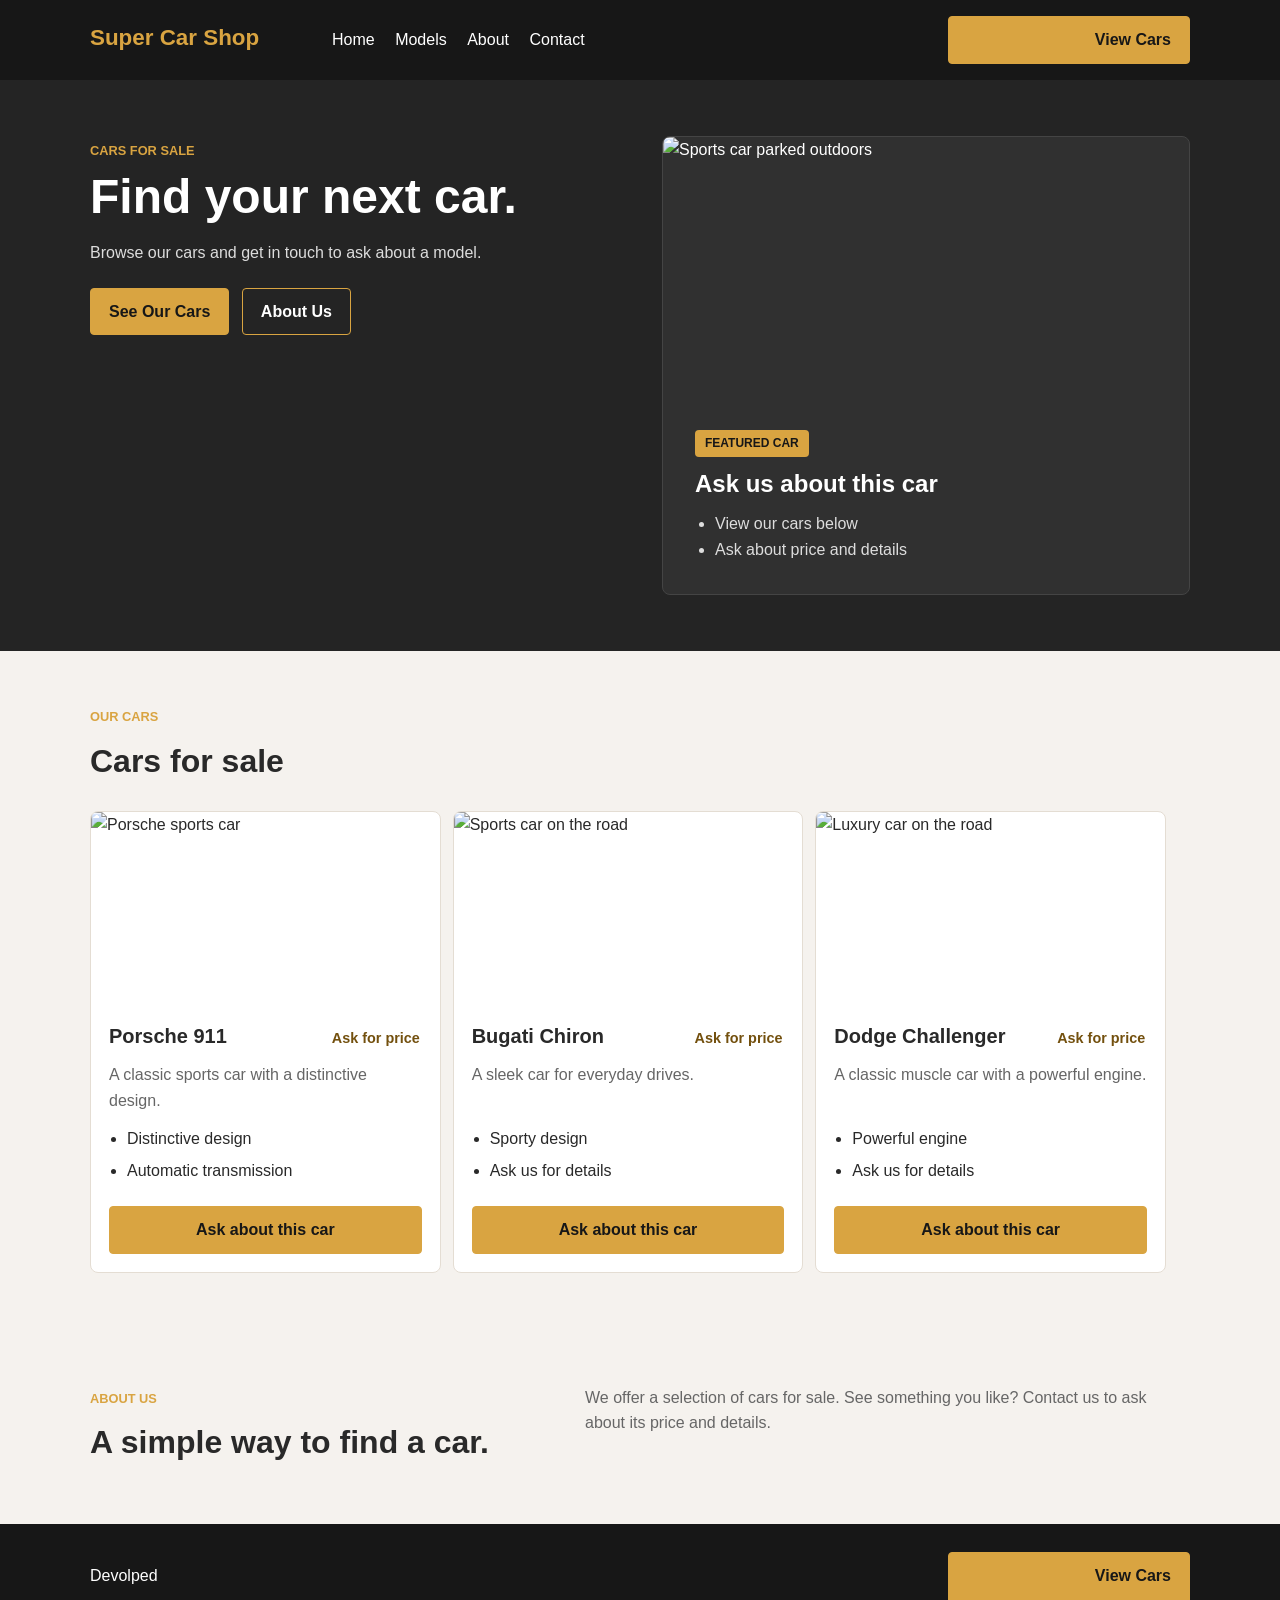
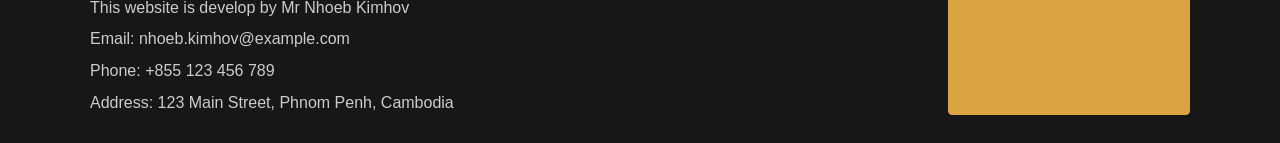
==== index.html @ 73c2adf1 "Move index.html to root and update stylesheet path" ====
<!doctype html>
<html lang="en">
  <head>
    <meta charset="UTF-8" />
    <meta name="viewport" content="width=device-width, initial-scale=1.0" />
    <title>Super car shop</title>
    <link rel="stylesheet" href="./css/style.css" />
  </head>
  <body>
    <header class="site-header">
      <div class="container nav-bar">
        <div class="brand">Super Car Shop</div>
        <nav class="main-nav" aria-label="Main navigation">
          <a href="#">Home</a>
          <a href="#models">Models</a>
          <a href="#about">About</a>
          <a href="#contact">Contact</a>
        </nav>
        <a class="button button-primary" href="#models">View Cars</a>
      </div>
    </header>

    <main>
      <section class="hero">
        <div class="container hero-grid">
          <div class="hero-copy">
            <p class="eyebrow">Cars for sale</p>
            <h1>Find your next car.</h1>
            <p class="intro">
              Browse our cars and get in touch to ask about a model.
            </p>
            <div class="hero-actions">
              <a class="button button-primary" href="#models">See Our Cars</a>
              <a class="button button-secondary" href="#about">About Us</a>
            </div>
          </div>

          <div class="hero-card" aria-label="Featured sports car">
            <img
              src="https://images.unsplash.com/photo-1553440569-bcc63803a83d?auto=format&fit=crop&w=900&q=80"
              alt="Sports car parked outdoors"
            />
            <div class="mini-panel">
              <span class="pill">Featured car</span>
              <h2>Ask us about this car</h2>
              <ul>
                <li>View our cars below</li>
                <li>Ask about price and details</li>
              </ul>
            </div>
          </div>
        </div>
      </section>

      <section id="models" class="features inventory">
        <div class="container">
          <div class="section-heading">
            <p class="eyebrow">Our cars</p>
            <h2>Cars for sale</h2>
          </div>

          <div class="product-grid">
            <article class="product-card">
              <img
                src="https://images.unsplash.com/photo-1503376780353-7e6692767b70?auto=format&fit=crop&w=900&q=80"
                alt="Porsche sports car"
              />
              <div class="card-body">
                <div class="card-header">
                  <h3>Porsche 911</h3>
                  <span>Ask for price</span>
                </div>
                <p>A classic sports car with a distinctive design.</p>
                <ul>
                  <li>Distinctive design</li>
                  <li>Automatic transmission</li>
                </ul>
                <a class="button button-primary" href="#contact"
                  >Ask about this car</a
                >
              </div>
            </article>

            <article class="product-card">
              <img
                src="https://images.unsplash.com/photo-1544636331-e26879cd4d9b?auto=format&fit=crop&w=900&q=80"
                alt="Sports car on the road"
              />
              <div class="card-body">
                <div class="card-header">
                  <h3>Bugati Chiron</h3>
                  <span>Ask for price</span>
                </div>
                <p>A sleek car for everyday drives.</p>
                <ul>
                  <li>Sporty design</li>
                  <li>Ask us for details</li>
                </ul>
                <a class="button button-primary" href="#contact"
                  >Ask about this car</a
                >
              </div>
            </article>

            <article class="product-card">
              <img
                src="https://images.unsplash.com/photo-1494905998402-395d579af36f?auto=format&fit=crop&w=900&q=80"
                alt="Luxury car on the road"
              />
              <div class="card-body">
                <div class="card-header">
                  <h3>Dodge Challenger</h3>
                  <span>Ask for price</span>
                </div>
                <p>A classic muscle car with a powerful engine.</p>
                <ul>
                  <li>Powerful engine</li>
                  <li>Ask us for details</li>
                </ul>
                <a class="button button-primary" href="#contact"
                  >Ask about this car</a
                >
              </div>
            </article>
          </div>
        </div>
      </section>

      <section id="about" class="about">
        <div class="container about-grid">
          <div>
            <p class="eyebrow">About us</p>
            <h2>A simple way to find a car.</h2>
          </div>
          <p>
            We offer a selection of cars for sale. See something you like?
            Contact us to ask about its price and details.
          </p>
        </div>
      </section>
    </main>

    <footer id="contact" class="site-footer">
      <div class="container footer-box">
        <div>
          <div class="brand">Devolped</div>
          <p>This website is develop by Mr Nhoeb Kimhov</p>
          <p>Email: nhoeb.kimhov@example.com</p>
          <p>Phone: +855 123 456 789</p>
          <p>Address: 123 Main Street, Phnom Penh, Cambodia</p>
        </div>
        <a class="button button-primary" href="#models">View Cars</a>
      </div>
    </footer>
  </body>
</html>
---- css/style.css ----
:root {
  --background: #f5f2ee;
  --surface: #fff;
  --dark: #171717;
  --primary: #d9a441;
  --text: #292929;
  --muted: #666;
  --border: #e4ddd3;
}

* {
  box-sizing: border-box;
}

body {
  margin: 0;
  background: var(--background);
  color: var(--text);
  font-family: Arial, sans-serif;
  line-height: 1.6;
}

img {
  display: block;
  width: 100%;
}

a {
  color: inherit;
  text-decoration: none;
}

.container {
  width: 92%;
  max-width: 1100px;
  margin: 0 auto;
}

.site-header,
.site-footer {
  background: var(--dark);
  color: #fff;
}

.nav-bar,
.hero-grid,
.about-grid,
.footer-box {
  display: table;
  width: 100%;
}

.nav-bar {
  padding: 16px 0;
}

.nav-bar > .brand,
.main-nav,
.nav-bar > .button,
.hero-copy,
.hero-card,
.about-grid > div,
.about-grid > p,
.footer-box > div,
.footer-box > a {
  display: table-cell;
}

.nav-bar > .brand {
  width: 22%;
  color: var(--primary);
  font-size: 1.4rem;
  font-weight: bold;
}

.main-nav {
  width: 56%;
}

.main-nav a {
  display: inline-block;
  margin-right: 16px;
}

.main-nav a:hover,
.main-nav a:focus-visible {
  color: var(--primary);
}

.nav-bar > .button {
  width: 22%;
  text-align: right;
}

.button {
  display: inline-block;
  padding: 10px 18px;
  border: 1px solid var(--primary);
  border-radius: 4px;
  font-weight: bold;
}

.button-primary {
  background: var(--primary);
  color: var(--dark);
}

.button-secondary {
  color: #fff;
}

.hero {
  padding: 56px 0;
  background: #242424;
  color: #fff;
}

.hero-copy {
  width: 52%;
  padding-right: 32px;
}

.hero-card {
  width: 48%;
  overflow: hidden;
  border: 1px solid #444;
  border-radius: 8px;
  background: #303030;
}

.eyebrow {
  margin: 0 0 8px;
  color: var(--primary);
  font-size: 0.8rem;
  font-weight: bold;
  text-transform: uppercase;
}

.hero-copy h1 {
  margin: 0 0 16px;
  font-size: 3rem;
  line-height: 1.15;
}

.intro {
  margin: 0 0 22px;
  color: #ddd;
}

.hero-actions .button {
  margin: 0 8px 8px 0;
}

.hero-card img {
  height: 260px;
  object-fit: cover;
}

.mini-panel {
  margin: 16px;
  padding: 16px;
}

.pill {
  display: inline-block;
  padding: 4px 10px;
  border-radius: 4px;
  background: var(--primary);
  color: var(--dark);
  font-size: 0.75rem;
  font-weight: bold;
  text-transform: uppercase;
}

.mini-panel h2 {
  margin: 8px 0;
}

.mini-panel ul {
  margin: 0;
  padding-left: 20px;
  color: #ddd;
}

.features,
.about {
  padding: 56px 0;
}

.section-heading {
  margin-bottom: 24px;
}

.section-heading h2,
.about h2 {
  margin: 0;
  font-size: 2rem;
}

.product-grid {
  display: table;
  width: 100%;
  border-spacing: 12px 0;
  margin: 0 -12px;
}

.product-card {
  display: table-cell;
  width: 33.333%;
  overflow: hidden;
  border: 1px solid var(--border);
  border-radius: 8px;
  background: var(--surface);
}

.product-card img {
  height: 190px;
  object-fit: cover;
}

.card-body {
  padding: 18px;
}

.card-header {
  display: block;
  margin-bottom: 10px;
}

.card-header h3 {
  display: inline-block;
  width: 60%;
  margin: 0;
  font-size: 1.25rem;
}

.card-header span {
  display: inline-block;
  width: 38%;
  color: #73500e;
  font-size: 0.9rem;
  font-weight: bold;
  text-align: right;
}

.product-card p {
  min-height: 52px;
  margin: 0 0 12px;
  color: var(--muted);
}

.product-card ul {
  min-height: 64px;
  margin: 0 0 16px;
  padding-left: 18px;
}

.product-card li {
  margin-bottom: 6px;
}

.product-card .button {
  display: block;
  text-align: center;
}

.about-grid > div {
  width: 45%;
  padding-right: 24px;
}

.about-grid > p {
  width: 55%;
  margin: 0;
  color: var(--muted);
}

.site-footer {
  padding: 28px 0;
}

.footer-box > div {
  width: 78%;
}

.footer-box > a {
  width: 22%;
  text-align: right;
}

.footer-box p {
  margin: 6px 0 0;
  color: #ccc;
}
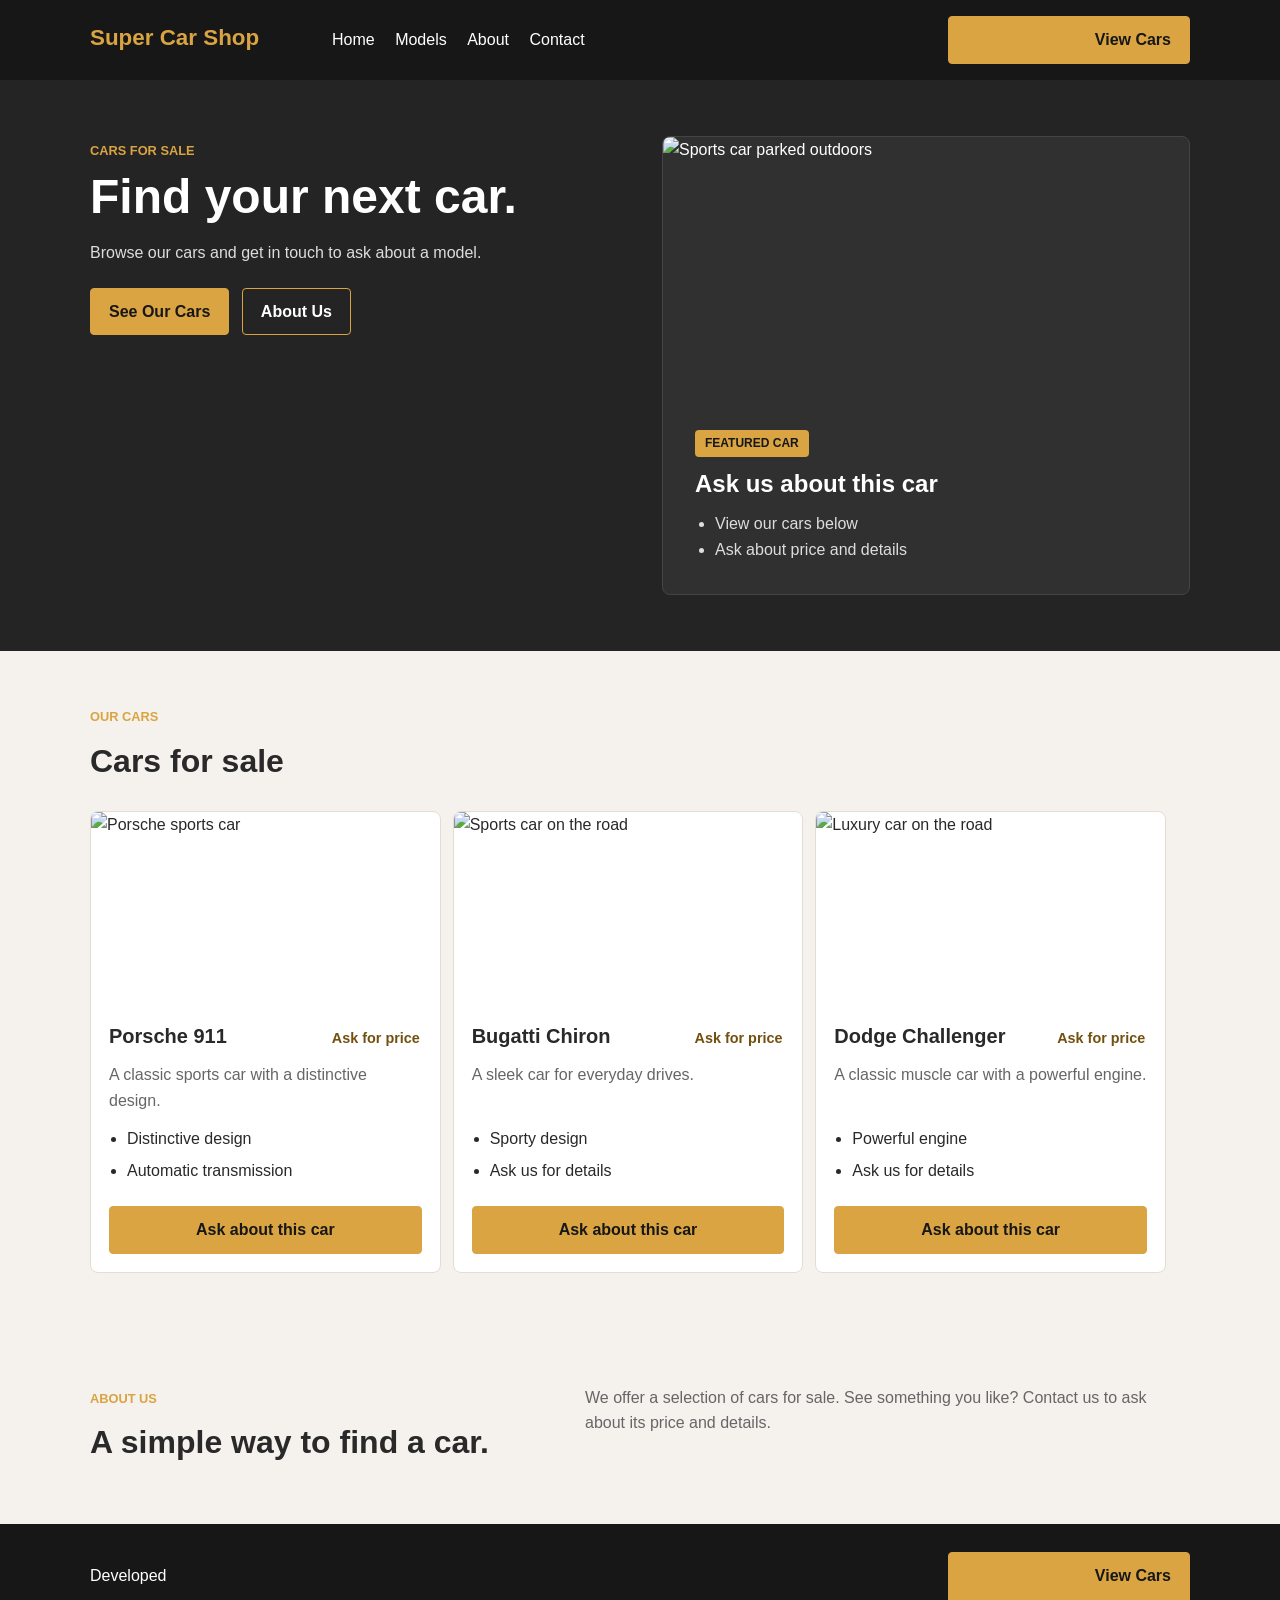
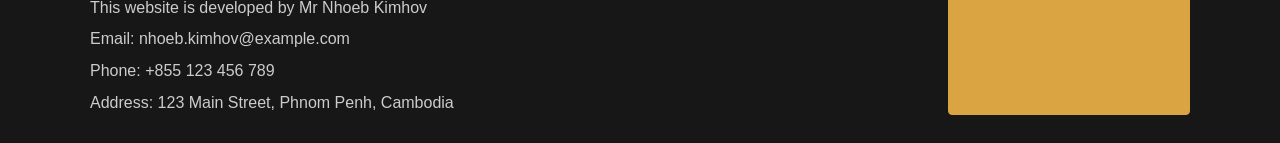
==== commit 91696e04: "Improve styling, fix typos, and add responsive layout" ====
--- a/index.html
+++ b/index.html
@@ -88,7 +88,7 @@
               />
               <div class="card-body">
                 <div class="card-header">
-                  <h3>Bugati Chiron</h3>
+                  <h3>Bugatti Chiron</h3>
                   <span>Ask for price</span>
                 </div>
                 <p>A sleek car for everyday drives.</p>
@@ -143,8 +143,8 @@
     <footer id="contact" class="site-footer">
       <div class="container footer-box">
         <div>
-          <div class="brand">Devolped</div>
-          <p>This website is develop by Mr Nhoeb Kimhov</p>
+          <div class="brand">Developed</div>
+          <p>This website is developed by Mr Nhoeb Kimhov</p>
           <p>Email: nhoeb.kimhov@example.com</p>
           <p>Phone: +855 123 456 789</p>
           <p>Address: 123 Main Street, Phnom Penh, Cambodia</p>
--- a/css/style.css
+++ b/css/style.css
@@ -10,6 +10,10 @@
 
 * {
   box-sizing: border-box;
+}
+
+html {
+  scroll-behavior: smooth;
 }
 
 body {
@@ -98,6 +102,8 @@
   border: 1px solid var(--primary);
   border-radius: 4px;
   font-weight: bold;
+  transition: all 0.2s ease-in-out;
+  cursor: pointer;
 }
 
 .button-primary {
@@ -105,8 +111,21 @@
   color: var(--dark);
 }
 
+.button-primary:hover,
+.button-primary:focus-visible {
+  background: #bf8d32;
+  border-color: #bf8d32;
+  color: #fff;
+}
+
 .button-secondary {
   color: #fff;
+}
+
+.button-secondary:hover,
+.button-secondary:focus-visible {
+  background: var(--primary);
+  color: var(--dark);
 }
 
 .hero {
@@ -211,6 +230,12 @@
   border: 1px solid var(--border);
   border-radius: 8px;
   background: var(--surface);
+  transition: transform 0.2s ease, box-shadow 0.2s ease;
+}
+
+.product-card:hover {
+  transform: translateY(-4px);
+  box-shadow: 0 10px 20px rgba(0, 0, 0, 0.08);
 }
 
 .product-card img {
@@ -291,4 +316,51 @@
 .footer-box p {
   margin: 6px 0 0;
   color: #ccc;
+}
+
+@media (max-width: 768px) {
+  .nav-bar,
+  .hero-grid,
+  .about-grid,
+  .footer-box,
+  .product-grid {
+    display: block;
+    width: 100%;
+  }
+
+  .nav-bar > .brand,
+  .main-nav,
+  .nav-bar > .button,
+  .hero-copy,
+  .hero-card,
+  .about-grid > div,
+  .about-grid > p,
+  .footer-box > div,
+  .footer-box > a,
+  .product-card {
+    display: block;
+    width: 100%;
+    margin-bottom: 20px;
+  }
+
+  .product-grid {
+    margin: 0;
+  }
+
+  .nav-bar > .button,
+  .footer-box > a {
+    text-align: left;
+  }
+
+  .hero-copy {
+    padding-right: 0;
+  }
+
+  .hero-copy h1 {
+    font-size: 2.2rem;
+  }
+
+  .about-grid > div {
+    padding-right: 0;
+  }
 }
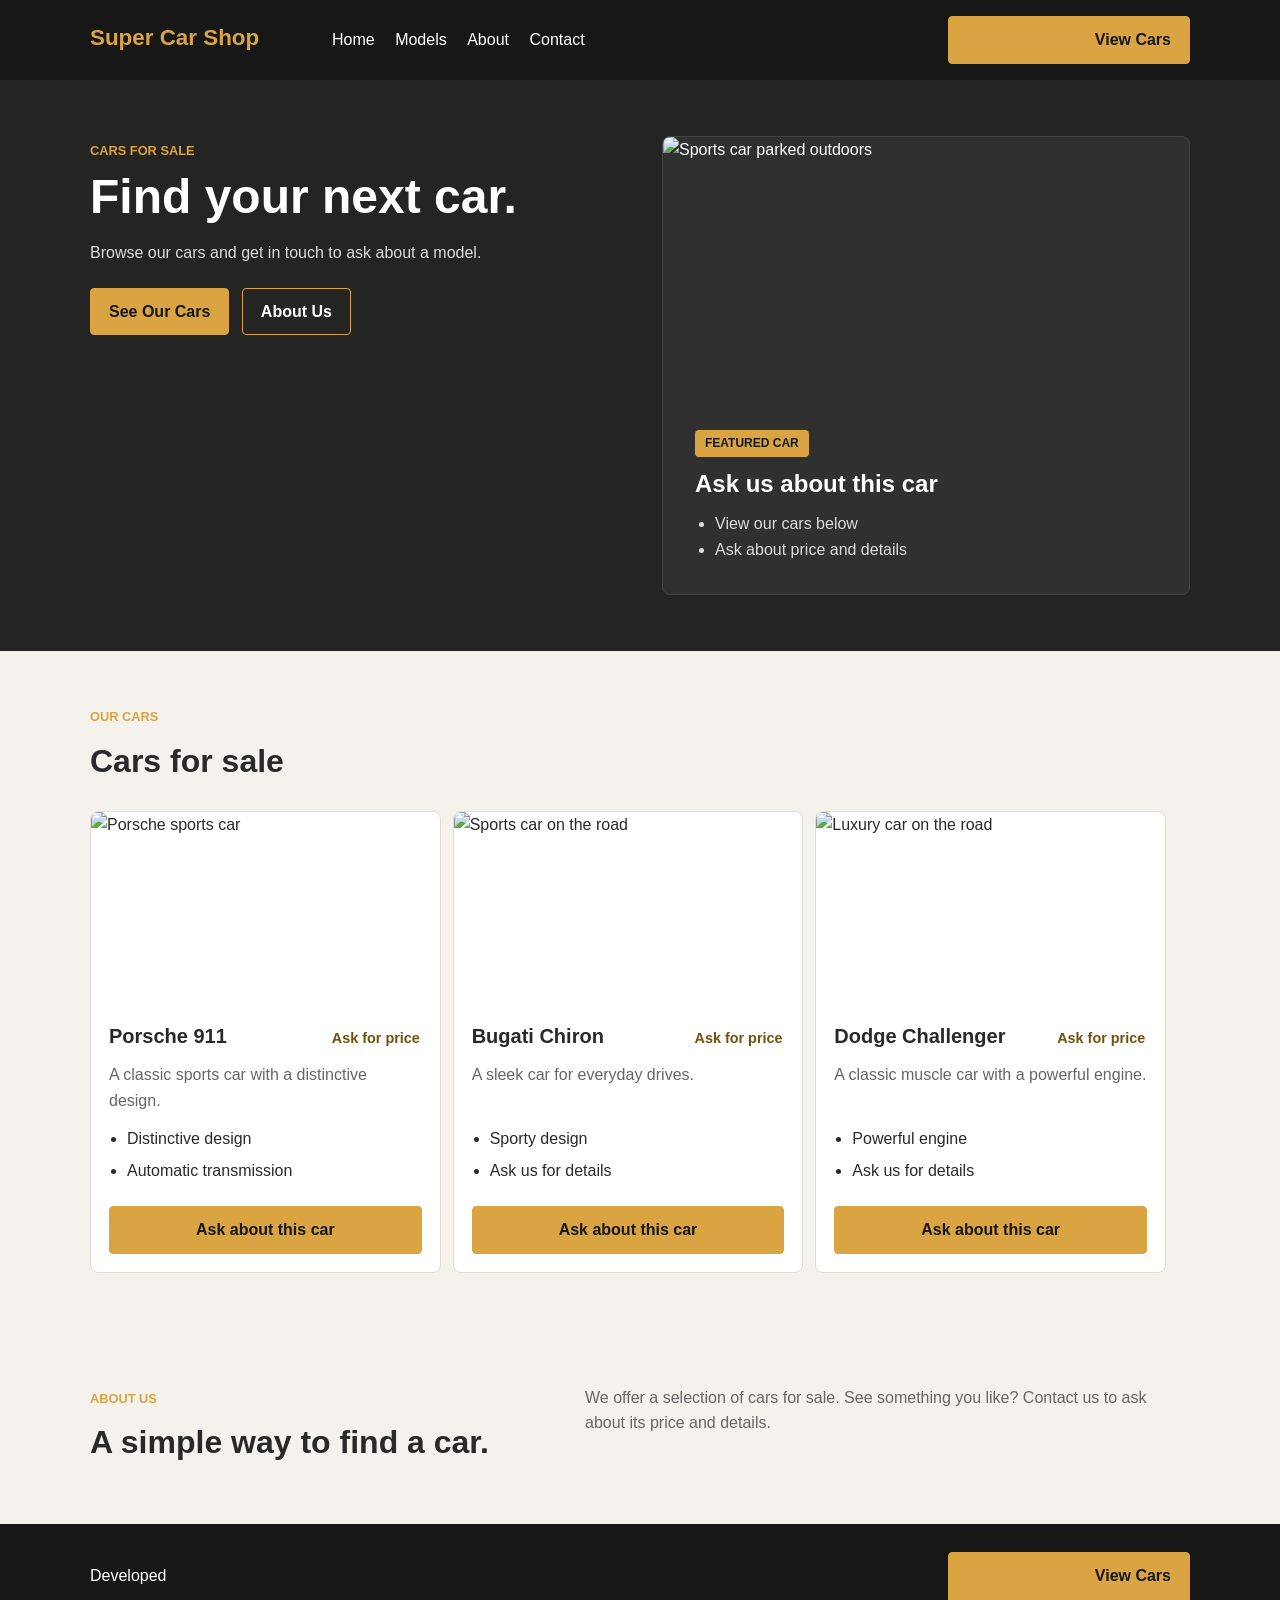
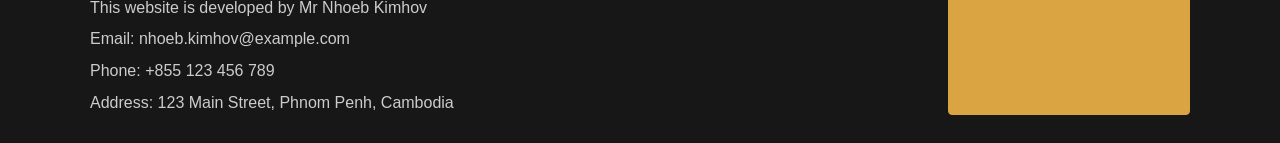
==== commit 880adb96: "update" ====
--- a/index.html
+++ b/index.html
@@ -1,10 +1,10 @@
-<!doctype html>
+<!DOCTYPE html>
 <html lang="en">
   <head>
     <meta charset="UTF-8" />
     <meta name="viewport" content="width=device-width, initial-scale=1.0" />
     <title>Super car shop</title>
-    <link rel="stylesheet" href="./css/style.css" />
+    <link rel="stylesheet" href="/css/style.css" />
   </head>
   <body>
     <header class="site-header">
@@ -75,9 +75,7 @@
                   <li>Distinctive design</li>
                   <li>Automatic transmission</li>
                 </ul>
-                <a class="button button-primary" href="#contact"
-                  >Ask about this car</a
-                >
+                <a class="button button-primary" href="#contact">Ask about this car</a>
               </div>
             </article>
 
@@ -88,7 +86,7 @@
               />
               <div class="card-body">
                 <div class="card-header">
-                  <h3>Bugatti Chiron</h3>
+                  <h3>Bugati Chiron</h3>
                   <span>Ask for price</span>
                 </div>
                 <p>A sleek car for everyday drives.</p>
@@ -96,9 +94,7 @@
                   <li>Sporty design</li>
                   <li>Ask us for details</li>
                 </ul>
-                <a class="button button-primary" href="#contact"
-                  >Ask about this car</a
-                >
+                <a class="button button-primary" href="#contact">Ask about this car</a>
               </div>
             </article>
 
@@ -117,9 +113,7 @@
                   <li>Powerful engine</li>
                   <li>Ask us for details</li>
                 </ul>
-                <a class="button button-primary" href="#contact"
-                  >Ask about this car</a
-                >
+                <a class="button button-primary" href="#contact">Ask about this car</a>
               </div>
             </article>
           </div>
@@ -133,8 +127,8 @@
             <h2>A simple way to find a car.</h2>
           </div>
           <p>
-            We offer a selection of cars for sale. See something you like?
-            Contact us to ask about its price and details.
+            We offer a selection of cars for sale. See something you like? Contact us to ask about
+            its price and details.
           </p>
         </div>
       </section>
@@ -146,8 +140,8 @@
           <div class="brand">Developed</div>
           <p>This website is developed by Mr Nhoeb Kimhov</p>
           <p>Email: nhoeb.kimhov@example.com</p>
-          <p>Phone: +855 123 456 789</p>
-          <p>Address: 123 Main Street, Phnom Penh, Cambodia</p>
+          <P>Phone: +855 123 456 789</P>
+          <P>Address: 123 Main Street, Phnom Penh, Cambodia</P>
         </div>
         <a class="button button-primary" href="#models">View Cars</a>
       </div>
